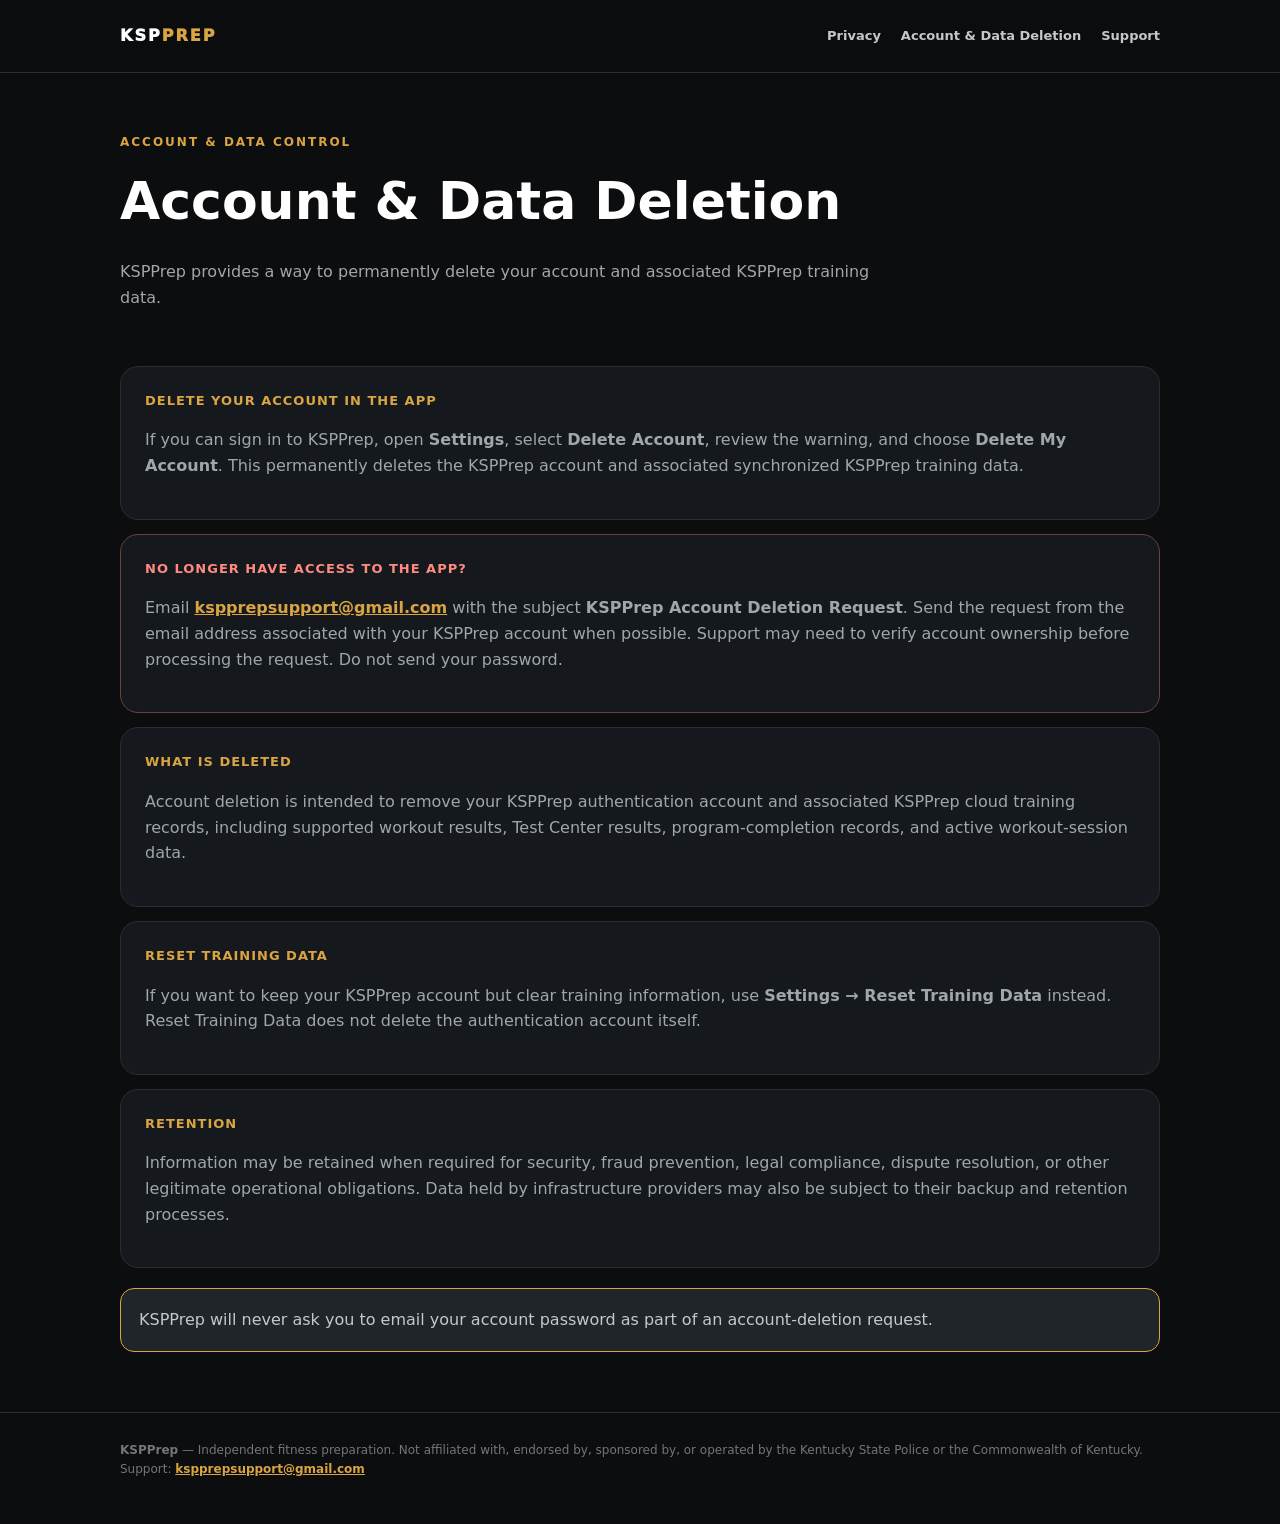
==== delete-account.html @ e1a18193 "Add files via upload" ====
<!doctype html><html lang="en"><head><meta charset="utf-8"><meta name="viewport" content="width=device-width,initial-scale=1"><title>Account & Data Deletion | KSPPrep</title><link rel="stylesheet" href="styles.css"></head><body><nav class="nav"><div class="wrap navin"><a class="brand" href="index.html">KSP<span>PREP</span></a><div class="links"><a href="privacy.html">Privacy</a><a href="delete-account.html">Account & Data Deletion</a><a href="support.html">Support</a></div></div></nav>
<main class="wrap"><header class="pagehead"><div class="eyebrow">ACCOUNT & DATA CONTROL</div><h1>Account & Data Deletion</h1><p>KSPPrep provides a way to permanently delete your account and associated KSPPrep training data.</p></header>
<section class="section"><h2>DELETE YOUR ACCOUNT IN THE APP</h2><p>If you can sign in to KSPPrep, open <strong>Settings</strong>, select <strong>Delete Account</strong>, review the warning, and choose <strong>Delete My Account</strong>. This permanently deletes the KSPPrep account and associated synchronized KSPPrep training data.</p></section>
<section class="section danger"><h2>NO LONGER HAVE ACCESS TO THE APP?</h2><p>Email <a class="mail" href="mailto:kspprepsupport@gmail.com?subject=KSPPrep%20Account%20Deletion%20Request">kspprepsupport@gmail.com</a> with the subject <strong>KSPPrep Account Deletion Request</strong>. Send the request from the email address associated with your KSPPrep account when possible. Support may need to verify account ownership before processing the request. Do not send your password.</p></section>
<section class="section"><h2>WHAT IS DELETED</h2><p>Account deletion is intended to remove your KSPPrep authentication account and associated KSPPrep cloud training records, including supported workout results, Test Center results, program-completion records, and active workout-session data.</p></section>
<section class="section"><h2>RESET TRAINING DATA</h2><p>If you want to keep your KSPPrep account but clear training information, use <strong>Settings → Reset Training Data</strong> instead. Reset Training Data does not delete the authentication account itself.</p></section>
<section class="section"><h2>RETENTION</h2><p>Information may be retained when required for security, fraud prevention, legal compliance, dispute resolution, or other legitimate operational obligations. Data held by infrastructure providers may also be subject to their backup and retention processes.</p></section>
<div class="notice">KSPPrep will never ask you to email your account password as part of an account-deletion request.</div>
</main><footer><div class="wrap"><strong>KSPPrep</strong> — Independent fitness preparation. Not affiliated with, endorsed by, sponsored by, or operated by the Kentucky State Police or the Commonwealth of Kentucky.<br>Support: <a class="mail" href="mailto:kspprepsupport@gmail.com">kspprepsupport@gmail.com</a></div></footer></body></html>
---- styles.css ----
:root{--bg:#0B0D0F;--card:#15191D;--card2:#20252A;--gold:#D9A441;--text:#fff;--muted:#A0A6AB;--line:#292E33;--danger:#FF8A80}
*{box-sizing:border-box}html{scroll-behavior:smooth}body{margin:0;background:var(--bg);color:var(--text);font-family:Inter,system-ui,-apple-system,Segoe UI,Roboto,Arial,sans-serif;line-height:1.6}
a{color:inherit}.wrap{width:min(1040px,calc(100% - 40px));margin:auto}.nav{position:sticky;top:0;z-index:10;background:rgba(11,13,15,.94);border-bottom:1px solid var(--line);backdrop-filter:blur(12px)}
.navin{min-height:72px;display:flex;align-items:center;justify-content:space-between;gap:20px}.brand{font-weight:950;letter-spacing:2px;text-decoration:none}.brand span{color:var(--gold)}
.links{display:flex;gap:20px;flex-wrap:wrap}.links a{color:#c5c8cb;text-decoration:none;font-size:13px;font-weight:800}.links a:hover{color:var(--gold)}
.hero{padding:90px 0 60px}.eyebrow{color:var(--gold);font-size:12px;font-weight:900;letter-spacing:2px}.hero h1{font-size:clamp(42px,7vw,76px);line-height:1.02;margin:10px 0 18px;letter-spacing:-2px}.hero p{max-width:700px;color:var(--muted);font-size:18px}
.badge{display:inline-block;border:1px solid var(--gold);color:var(--gold);border-radius:999px;padding:6px 12px;font-size:11px;font-weight:900;letter-spacing:1px}
.grid{display:grid;grid-template-columns:repeat(3,1fr);gap:16px;margin:30px 0 70px}.card,.section{background:var(--card);border:1px solid var(--line);border-radius:18px;padding:24px}.card h2,.section h2{margin:0 0 8px;font-size:20px}.card p,.section p,.section li{color:var(--muted)}
.button{display:inline-block;margin-top:12px;padding:12px 16px;border-radius:10px;background:var(--gold);color:var(--bg);font-weight:900;text-decoration:none;font-size:13px}
.pagehead{padding:60px 0 25px}.pagehead h1{font-size:clamp(34px,5vw,52px);margin:8px 0}.pagehead p{color:var(--muted);max-width:760px}
.section{margin:14px 0}.section h2{color:var(--gold);font-size:13px;letter-spacing:1px}.danger{border-color:#743c3c}.danger h2{color:var(--danger)}
.notice{background:var(--card2);border:1px solid var(--gold);border-radius:14px;padding:18px;margin:20px 0;color:#c5c8cb}
footer{border-top:1px solid var(--line);margin-top:60px;padding:28px 0 45px;color:#70777d;font-size:12px}.mail{color:var(--gold);font-weight:800}
@media(max-width:760px){.grid{grid-template-columns:1fr}.navin{align-items:flex-start;flex-direction:column;padding:16px 0}.hero{padding-top:55px}.links{gap:13px}}
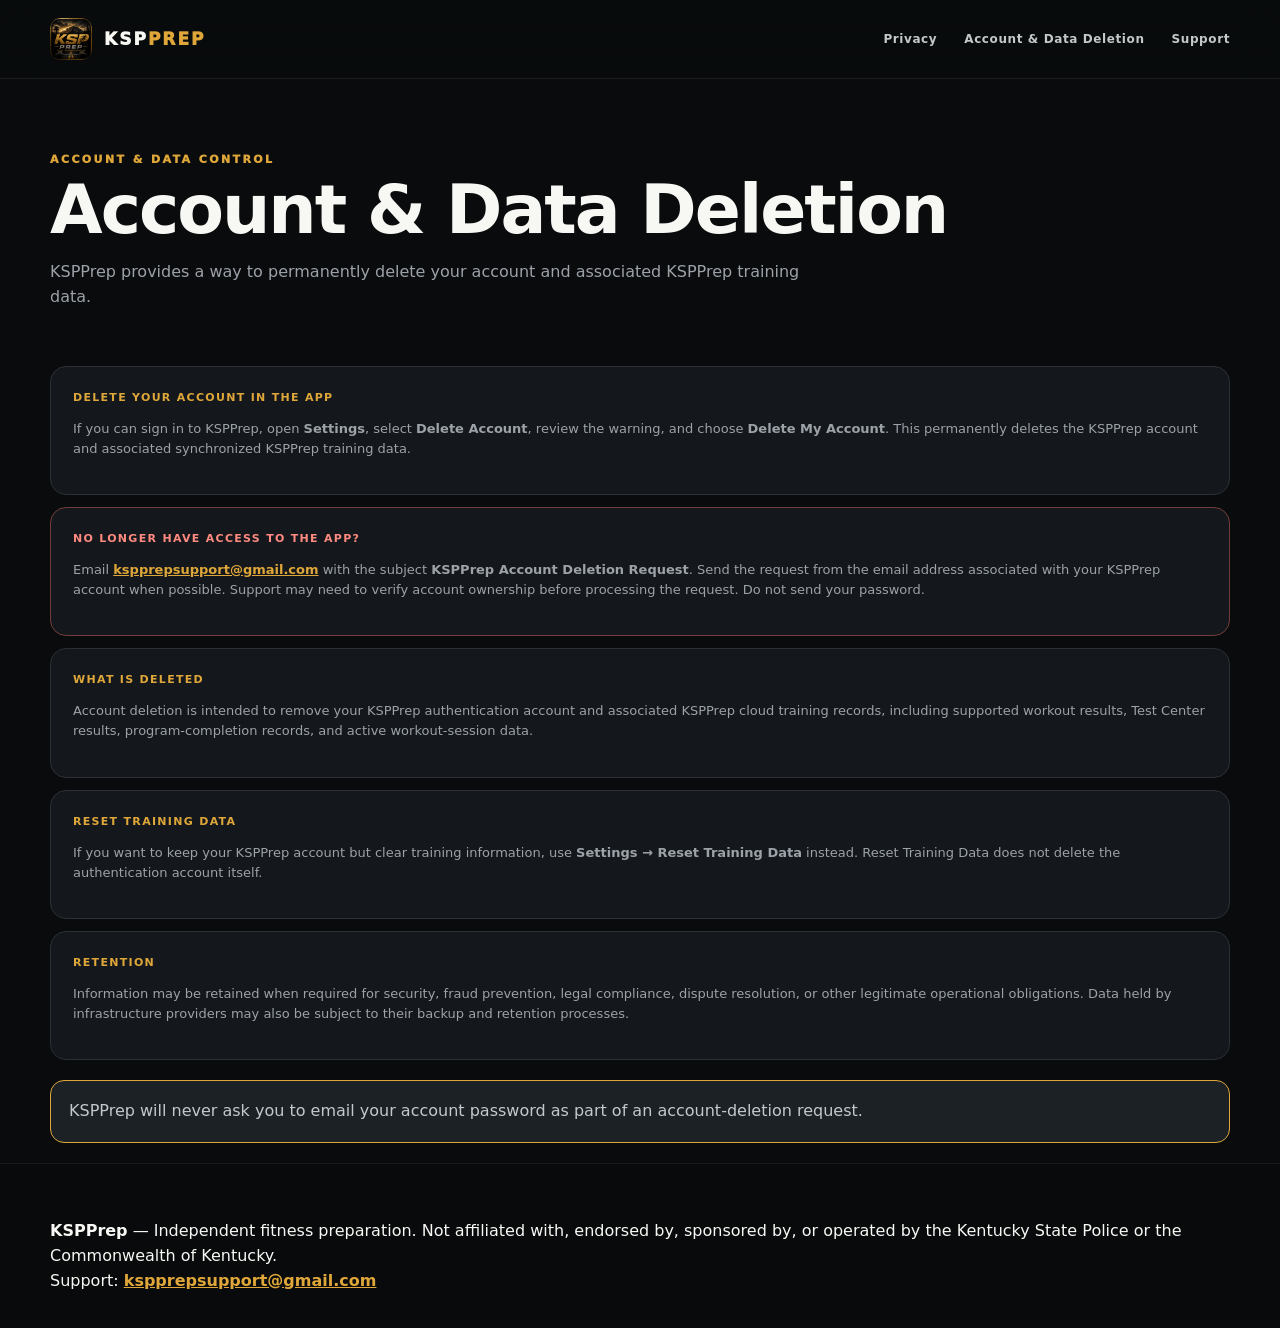
==== commit efd7ff9f: "Add files via upload" ====
--- a/delete-account.html
+++ b/delete-account.html
@@ -1,4 +1,4 @@
-<!doctype html><html lang="en"><head><meta charset="utf-8"><meta name="viewport" content="width=device-width,initial-scale=1"><title>Account & Data Deletion | KSPPrep</title><link rel="stylesheet" href="styles.css"></head><body><nav class="nav"><div class="wrap navin"><a class="brand" href="index.html">KSP<span>PREP</span></a><div class="links"><a href="privacy.html">Privacy</a><a href="delete-account.html">Account & Data Deletion</a><a href="support.html">Support</a></div></div></nav>
+<!doctype html><html lang="en"><head><meta charset="utf-8"><meta name="viewport" content="width=device-width,initial-scale=1"><title>Account & Data Deletion | KSPPrep</title><link rel="icon" href="assets/icon.png"><link rel="stylesheet" href="styles.css"></head><body><nav class="nav"><div class="wrap navin"><a class="brand" href="index.html"><img src="assets/icon.png" alt="KSPPrep"><span>KSP<span class="gold">PREP</span></span></a><div class="links"><a href="privacy.html">Privacy</a><a href="delete-account.html">Account & Data Deletion</a><a href="support.html">Support</a></div></div></nav>
 <main class="wrap"><header class="pagehead"><div class="eyebrow">ACCOUNT & DATA CONTROL</div><h1>Account & Data Deletion</h1><p>KSPPrep provides a way to permanently delete your account and associated KSPPrep training data.</p></header>
 <section class="section"><h2>DELETE YOUR ACCOUNT IN THE APP</h2><p>If you can sign in to KSPPrep, open <strong>Settings</strong>, select <strong>Delete Account</strong>, review the warning, and choose <strong>Delete My Account</strong>. This permanently deletes the KSPPrep account and associated synchronized KSPPrep training data.</p></section>
 <section class="section danger"><h2>NO LONGER HAVE ACCESS TO THE APP?</h2><p>Email <a class="mail" href="mailto:kspprepsupport@gmail.com?subject=KSPPrep%20Account%20Deletion%20Request">kspprepsupport@gmail.com</a> with the subject <strong>KSPPrep Account Deletion Request</strong>. Send the request from the email address associated with your KSPPrep account when possible. Support may need to verify account ownership before processing the request. Do not send your password.</p></section>
--- a/styles.css
+++ b/styles.css
@@ -1,14 +1,16 @@
-:root{--bg:#0B0D0F;--card:#15191D;--card2:#20252A;--gold:#D9A441;--text:#fff;--muted:#A0A6AB;--line:#292E33;--danger:#FF8A80}
-*{box-sizing:border-box}html{scroll-behavior:smooth}body{margin:0;background:var(--bg);color:var(--text);font-family:Inter,system-ui,-apple-system,Segoe UI,Roboto,Arial,sans-serif;line-height:1.6}
-a{color:inherit}.wrap{width:min(1040px,calc(100% - 40px));margin:auto}.nav{position:sticky;top:0;z-index:10;background:rgba(11,13,15,.94);border-bottom:1px solid var(--line);backdrop-filter:blur(12px)}
-.navin{min-height:72px;display:flex;align-items:center;justify-content:space-between;gap:20px}.brand{font-weight:950;letter-spacing:2px;text-decoration:none}.brand span{color:var(--gold)}
-.links{display:flex;gap:20px;flex-wrap:wrap}.links a{color:#c5c8cb;text-decoration:none;font-size:13px;font-weight:800}.links a:hover{color:var(--gold)}
-.hero{padding:90px 0 60px}.eyebrow{color:var(--gold);font-size:12px;font-weight:900;letter-spacing:2px}.hero h1{font-size:clamp(42px,7vw,76px);line-height:1.02;margin:10px 0 18px;letter-spacing:-2px}.hero p{max-width:700px;color:var(--muted);font-size:18px}
-.badge{display:inline-block;border:1px solid var(--gold);color:var(--gold);border-radius:999px;padding:6px 12px;font-size:11px;font-weight:900;letter-spacing:1px}
-.grid{display:grid;grid-template-columns:repeat(3,1fr);gap:16px;margin:30px 0 70px}.card,.section{background:var(--card);border:1px solid var(--line);border-radius:18px;padding:24px}.card h2,.section h2{margin:0 0 8px;font-size:20px}.card p,.section p,.section li{color:var(--muted)}
-.button{display:inline-block;margin-top:12px;padding:12px 16px;border-radius:10px;background:var(--gold);color:var(--bg);font-weight:900;text-decoration:none;font-size:13px}
-.pagehead{padding:60px 0 25px}.pagehead h1{font-size:clamp(34px,5vw,52px);margin:8px 0}.pagehead p{color:var(--muted);max-width:760px}
-.section{margin:14px 0}.section h2{color:var(--gold);font-size:13px;letter-spacing:1px}.danger{border-color:#743c3c}.danger h2{color:var(--danger)}
-.notice{background:var(--card2);border:1px solid var(--gold);border-radius:14px;padding:18px;margin:20px 0;color:#c5c8cb}
-footer{border-top:1px solid var(--line);margin-top:60px;padding:28px 0 45px;color:#70777d;font-size:12px}.mail{color:var(--gold);font-weight:800}
-@media(max-width:760px){.grid{grid-template-columns:1fr}.navin{align-items:flex-start;flex-direction:column;padding:16px 0}.hero{padding-top:55px}.links{gap:13px}}+:root{--bg:#090b0d;--bg2:#0e1114;--panel:#14181c;--panel2:#1c2126;--gold:#dfa73a;--gold2:#f3c65e;--text:#f7f7f4;--muted:#9ca2a8;--line:#2a3036;--danger:#ff8a80;--max:1180px}
+*{box-sizing:border-box}html{scroll-behavior:smooth}body{margin:0;background:var(--bg);color:var(--text);font-family:Inter,ui-sans-serif,system-ui,-apple-system,"Segoe UI",Roboto,Arial,sans-serif;line-height:1.55;overflow-x:hidden}a{color:inherit}.wrap{width:min(var(--max),calc(100% - 42px));margin:auto}.nav{position:sticky;top:0;z-index:50;background:rgba(9,11,13,.82);backdrop-filter:blur(18px);border-bottom:1px solid rgba(255,255,255,.07)}.navin{min-height:78px;display:flex;align-items:center;justify-content:space-between;gap:24px}.brand{display:flex;align-items:center;gap:12px;text-decoration:none;font-weight:950;letter-spacing:2px;font-size:17px}.brand img{width:42px;height:42px;border-radius:11px}.gold,.eyebrow,.feature-card>span{color:var(--gold)}.links{display:flex;gap:27px;align-items:center}.links a{text-decoration:none;color:#c5c8ca;font-size:12px;font-weight:850;letter-spacing:.6px}.links a:hover{color:var(--gold)}
+.hero{position:relative;min-height:810px;display:flex;align-items:center;padding:75px 0 95px;isolation:isolate}.hero:before{content:"";position:absolute;inset:0;background:radial-gradient(circle at 77% 44%,rgba(223,167,58,.12),transparent 28%),linear-gradient(125deg,rgba(223,167,58,.04),transparent 38%);z-index:-2}.hero:after{content:"";position:absolute;inset:0;background-image:linear-gradient(rgba(255,255,255,.018) 1px,transparent 1px),linear-gradient(90deg,rgba(255,255,255,.018) 1px,transparent 1px);background-size:64px 64px;mask-image:linear-gradient(to bottom,black,transparent 85%);z-index:-2}.hero-grid{display:grid;grid-template-columns:1.03fr .97fr;gap:70px;align-items:center}.status{display:inline-flex;align-items:center;gap:10px;border:1px solid var(--line);border-radius:999px;padding:8px 13px;color:#b8bdc1;font-size:11px;font-weight:800;letter-spacing:.5px;margin-bottom:28px;background:rgba(20,24,28,.7)}.status span{width:7px;height:7px;border-radius:50%;background:var(--gold);box-shadow:0 0 16px var(--gold)}.eyebrow{font-size:11px;font-weight:950;letter-spacing:2.4px}.hero h1{font-size:clamp(58px,7.2vw,102px);line-height:.92;letter-spacing:-4px;margin:12px 0 26px}.hero h1 em{font-style:normal;color:var(--gold)}.lead{color:#aeb3b7;font-size:19px;max-width:650px}.hero-actions{display:flex;gap:12px;margin:33px 0}.button{display:inline-flex;align-items:center;justify-content:center;min-height:50px;padding:0 20px;border-radius:10px;text-decoration:none;font-size:12px;font-weight:950;letter-spacing:.5px}.primary{background:var(--gold);color:#090b0d}.ghost{border:1px solid #394047;color:#d9dbdc}.hero-notes{display:flex;gap:32px;margin-top:34px}.hero-notes div{display:flex;flex-direction:column}.hero-notes strong{font-size:26px}.hero-notes span{font-size:10px;color:#777f85;text-transform:uppercase;letter-spacing:1.2px}.hero-visual{position:relative;min-height:610px;display:flex;align-items:center;justify-content:center}.hero-icon{position:relative;width:min(510px,90%);border-radius:27%;filter:drop-shadow(0 35px 70px rgba(0,0,0,.65));z-index:2}.icon-halo{position:absolute;width:470px;height:470px;border-radius:50%;background:radial-gradient(circle,rgba(223,167,58,.25),rgba(223,167,58,.03) 47%,transparent 68%);filter:blur(15px)}.floating-card{position:absolute;z-index:3;background:rgba(20,24,28,.94);border:1px solid #353b41;border-radius:14px;padding:15px 17px;box-shadow:0 18px 40px rgba(0,0,0,.42);display:flex;flex-direction:column;min-width:190px}.floating-card b{font-size:11px;color:var(--gold);letter-spacing:1px}.floating-card span{font-size:10px;color:#8f969b;margin-top:5px}.fc-one{right:-10px;top:88px}.fc-two{left:-15px;bottom:95px}
+.statement{border-top:1px solid rgba(255,255,255,.06);border-bottom:1px solid rgba(255,255,255,.06);background:#0c0f12}.statement-in{padding:68px 0;display:grid;grid-template-columns:60px 1fr 1fr;gap:35px;align-items:center}.section-number{font-size:11px;color:#5f676d}.statement h2,.section-head h2,.copy-col h2,.standards h2,.roadmap h2,.cta h2{font-size:clamp(38px,4.8vw,64px);line-height:1.02;letter-spacing:-2px;margin:9px 0 0}.statement p,.section-head>p,.copy-col p,.standards-copy>p,.roadmap p,.cta p{color:var(--muted);font-size:16px}
+.feature-section{padding:105px 0}.section-head{display:grid;grid-template-columns:1.3fr .7fr;gap:70px;align-items:end;margin-bottom:48px}.section-head>p{margin:0 0 7px}.feature-grid{display:grid;grid-template-columns:repeat(3,1fr);gap:14px}.feature-card{position:relative;background:linear-gradient(160deg,#161a1e,#101316);border:1px solid var(--line);border-radius:18px;padding:28px;min-height:230px;overflow:hidden}.feature-card:after{content:"";position:absolute;width:110px;height:110px;border:1px solid rgba(223,167,58,.1);border-radius:50%;right:-45px;bottom:-45px}.feature-card>span{font-size:10px;font-weight:900;letter-spacing:1px}.feature-card h3{font-size:21px;margin:38px 0 8px}.feature-card p{color:#8e959a;font-size:13px;margin:0}
+.showcase{padding:115px 0;border-top:1px solid rgba(255,255,255,.05)}.dark-band{background:#0c0f12}.showcase-grid{display:grid;grid-template-columns:.86fr 1.14fr;gap:95px;align-items:center}.showcase-grid.reverse{grid-template-columns:1.14fr .86fr}.copy-col h2{margin-bottom:20px}.copy-col p{max-width:530px}.ticks{list-style:none;padding:0;margin:30px 0 0}.ticks li{padding:11px 0;border-bottom:1px solid #242a2f;color:#c8cbcd;font-size:13px}.ticks li:before{content:"✓";color:var(--gold);margin-right:12px;font-weight:900}.phones{position:relative;min-height:720px;display:flex;align-items:center;justify-content:center;gap:18px}.phone{width:284px;padding:7px;border-radius:28px;background:#050607;border:1px solid #343a40;box-shadow:0 28px 80px rgba(0,0,0,.5);overflow:hidden;margin:0}.phone img{display:block;width:100%;border-radius:22px}.tilt-left{transform:rotate(-3deg)}.tilt-right{transform:rotate(3deg)}.raised{margin-top:-70px}.phase-row{display:grid;grid-template-columns:repeat(3,1fr);gap:8px;margin:30px 0 18px}.phase-row div{border:1px solid var(--line);background:#111519;border-radius:12px;padding:15px 10px;display:flex;flex-direction:column}.phase-row b{color:var(--gold);font-size:11px}.phase-row span{font-size:9px;color:#9da3a8;letter-spacing:1px;margin-top:4px}.small-note{font-size:12px!important;color:#727a80!important}.metric-cards{display:grid;grid-template-columns:1fr 1fr;gap:8px;margin-top:30px}.metric-cards div{padding:16px;background:#12161a;border:1px solid var(--line);border-radius:11px}.metric-cards span{display:block;font-size:8px;color:var(--gold);letter-spacing:1px}.metric-cards strong{font-size:12px}
+.standards{padding:120px 0;background:linear-gradient(180deg,#0b0d0f,#101317)}.standards-grid{display:grid;grid-template-columns:1fr .7fr;gap:95px;align-items:center}.standards h2 span{color:var(--gold)}.disclaimer{border:1px solid rgba(223,167,58,.45);background:#151a1e;border-radius:16px;padding:22px;margin-top:32px}.disclaimer b{font-size:10px;color:var(--gold);letter-spacing:1.5px}.disclaimer p{font-size:12px;color:#8f969b;margin:8px 0 0}.single-phone{display:flex;justify-content:center}.single-phone .phone{width:320px}
+.roadmap{padding:120px 0}.roadmap-card{position:relative;padding:48px;background:linear-gradient(135deg,#171b1f,#0e1114);border:1px solid #383f45;border-radius:24px;overflow:hidden}.roadmap-card:before{content:"";position:absolute;inset:auto -10% -55% 35%;height:500px;background:radial-gradient(circle,rgba(223,167,58,.16),transparent 60%)}.roadmap-label{display:inline-block;border:1px solid var(--gold);color:var(--gold);border-radius:999px;padding:6px 11px;font-size:9px;font-weight:950;letter-spacing:1.2px;margin-bottom:35px}.roadmap-grid{display:grid;grid-template-columns:1fr .72fr;gap:80px;align-items:center}.gps-demo{position:relative;background:#090b0d;border:1px solid #343a3f;border-radius:18px;padding:28px;box-shadow:0 25px 60px rgba(0,0,0,.35)}.gps-top{display:flex;justify-content:space-between;font-size:9px;color:#747c82;letter-spacing:1px}.gps-top b{color:#8dd39a}.gps-demo>strong{display:block;font-size:56px;margin:24px 0}.gps-demo small{font-size:18px;color:#777f85}.gps-stats{display:grid;grid-template-columns:1fr 1fr;gap:20px}.gps-stats span{display:block;font-size:8px;color:#687177}.gps-stats b{font-size:15px}.gps-line{height:4px;background:#2a3035;border-radius:4px;margin-top:28px}.gps-line i{display:block;width:63%;height:100%;background:var(--gold);border-radius:4px}.roadmap-features{display:flex;flex-wrap:wrap;gap:8px;margin-top:38px}.roadmap-features span{font-size:10px;border:1px solid #343a3f;color:#a7adb1;border-radius:999px;padding:7px 10px;background:#111519}
+.trust{padding:110px 0;border-top:1px solid rgba(255,255,255,.06)}.trust-grid{display:grid;grid-template-columns:repeat(3,1fr);gap:12px}.trust-grid a{display:flex;flex-direction:column;min-height:180px;padding:24px;background:#12161a;border:1px solid var(--line);border-radius:16px;text-decoration:none;transition:.2s}.trust-grid a:hover{transform:translateY(-4px);border-color:#63502a}.trust-grid span{font-size:9px;color:var(--gold)}.trust-grid b{font-size:17px;margin:auto 0 5px}.trust-grid small{color:#7d858b}.cta{padding:45px 0 100px}.cta-in{display:grid;grid-template-columns:120px 1fr auto;gap:35px;align-items:center;padding:35px;background:linear-gradient(110deg,#161a1e,#0f1215);border:1px solid rgba(223,167,58,.38);border-radius:20px}.cta-in img{width:105px;border-radius:24px}.cta-in h2{font-size:38px}.cta-in p{font-size:13px;margin-bottom:0}.coming{font-size:10px;color:#8f969b;text-align:right;letter-spacing:1.2px}.coming b{font-size:17px;color:var(--gold)}
+footer{border-top:1px solid rgba(255,255,255,.07);padding:55px 0 35px;background:#080a0b}.footer-grid{display:grid;grid-template-columns:1.4fr .7fr .9fr;gap:40px}.footer-brand{margin-bottom:15px}.footer-grid p,.footer-grid a{font-size:11px;color:#747c82}.footer-grid>div:not(:first-child){display:flex;flex-direction:column;gap:7px}.footer-grid b{font-size:9px;color:#b3b7ba;letter-spacing:1.4px;margin-bottom:6px}.footer-grid a{text-decoration:none}.footer-grid a:hover{color:var(--gold)}.fineprint{border-top:1px solid #1c2125;margin-top:35px;padding-top:22px;color:#596168;font-size:9px;line-height:1.6}
+.reveal{opacity:0;transform:translateY(24px);transition:opacity .7s ease,transform .7s ease}.reveal.visible{opacity:1;transform:none}
+/* Legal/support pages */
+.pagehead{padding:72px 0 28px}.pagehead h1{font-size:clamp(42px,6vw,68px);line-height:1;margin:8px 0 12px;letter-spacing:-2px}.pagehead p{color:var(--muted);max-width:760px}.section{background:var(--panel);border:1px solid var(--line);border-radius:16px;padding:22px;margin:12px 0}.section h2{color:var(--gold);font-size:11px;letter-spacing:1.3px;margin:0 0 8px}.section p,.section li{color:var(--muted);font-size:13px}.section a,.mail{color:var(--gold);font-weight:800}.notice{background:var(--panel2);border:1px solid var(--gold);border-radius:14px;padding:18px;margin:20px 0;color:#c5c8cb}.danger{border-color:#743c3c}.danger h2{color:var(--danger)}
+@media(max-width:980px){.links{display:none}.hero{min-height:auto}.hero-grid,.section-head,.showcase-grid,.showcase-grid.reverse,.standards-grid,.roadmap-grid{grid-template-columns:1fr}.hero-grid{gap:25px}.hero-copy{text-align:center}.hero .eyebrow,.hero .lead{margin-left:auto;margin-right:auto}.status{margin-left:auto;margin-right:auto}.hero-actions,.hero-notes{justify-content:center}.hero-visual{min-height:500px}.hero-icon{width:430px}.fc-one{right:3%}.fc-two{left:3%}.statement-in{grid-template-columns:40px 1fr}.statement-in>p{grid-column:2}.feature-grid{grid-template-columns:1fr 1fr}.showcase-grid{gap:35px}.copy-col{text-align:center}.copy-col p{margin-left:auto;margin-right:auto}.ticks{text-align:left}.phones{min-height:660px}.standards-copy{text-align:center}.disclaimer{text-align:left}.roadmap-grid{gap:35px}.cta-in{grid-template-columns:90px 1fr}.coming{grid-column:2;text-align:left}}
+@media(max-width:640px){.wrap{width:min(100% - 28px,var(--max))}.navin{min-height:66px}.brand img{width:36px;height:36px}.hero{padding:55px 0 70px}.hero h1{font-size:58px;letter-spacing:-3px}.lead{font-size:16px}.hero-actions{flex-direction:column}.hero-notes{gap:19px}.hero-visual{min-height:440px}.hero-icon{width:315px}.floating-card{min-width:150px;padding:11px}.fc-one{top:50px;right:-3px}.fc-two{bottom:50px;left:-3px}.statement-in{padding:50px 0;grid-template-columns:1fr;gap:15px}.statement-in>p{grid-column:auto}.section-number{display:none}.feature-section,.showcase,.standards,.roadmap,.trust{padding:80px 0}.section-head{gap:18px}.feature-grid,.trust-grid{grid-template-columns:1fr}.feature-card{min-height:190px}.phones{min-height:520px;gap:7px}.phone{width:48%;border-radius:17px;padding:4px}.phone img{border-radius:14px}.raised{margin-top:-30px}.copy-col h2,.standards h2,.roadmap h2,.section-head h2{font-size:42px}.phase-row{grid-template-columns:1fr}.single-phone .phone{width:min(290px,85%)}.roadmap-card{padding:28px 20px}.gps-demo>strong{font-size:44px}.cta-in{grid-template-columns:70px 1fr;gap:18px;padding:22px}.cta-in img{width:70px}.cta-in h2{font-size:30px}.footer-grid{grid-template-columns:1fr 1fr}.footer-grid>div:first-child{grid-column:1/-1}}
+@media(prefers-reduced-motion:reduce){html{scroll-behavior:auto}.reveal{opacity:1;transform:none;transition:none}}
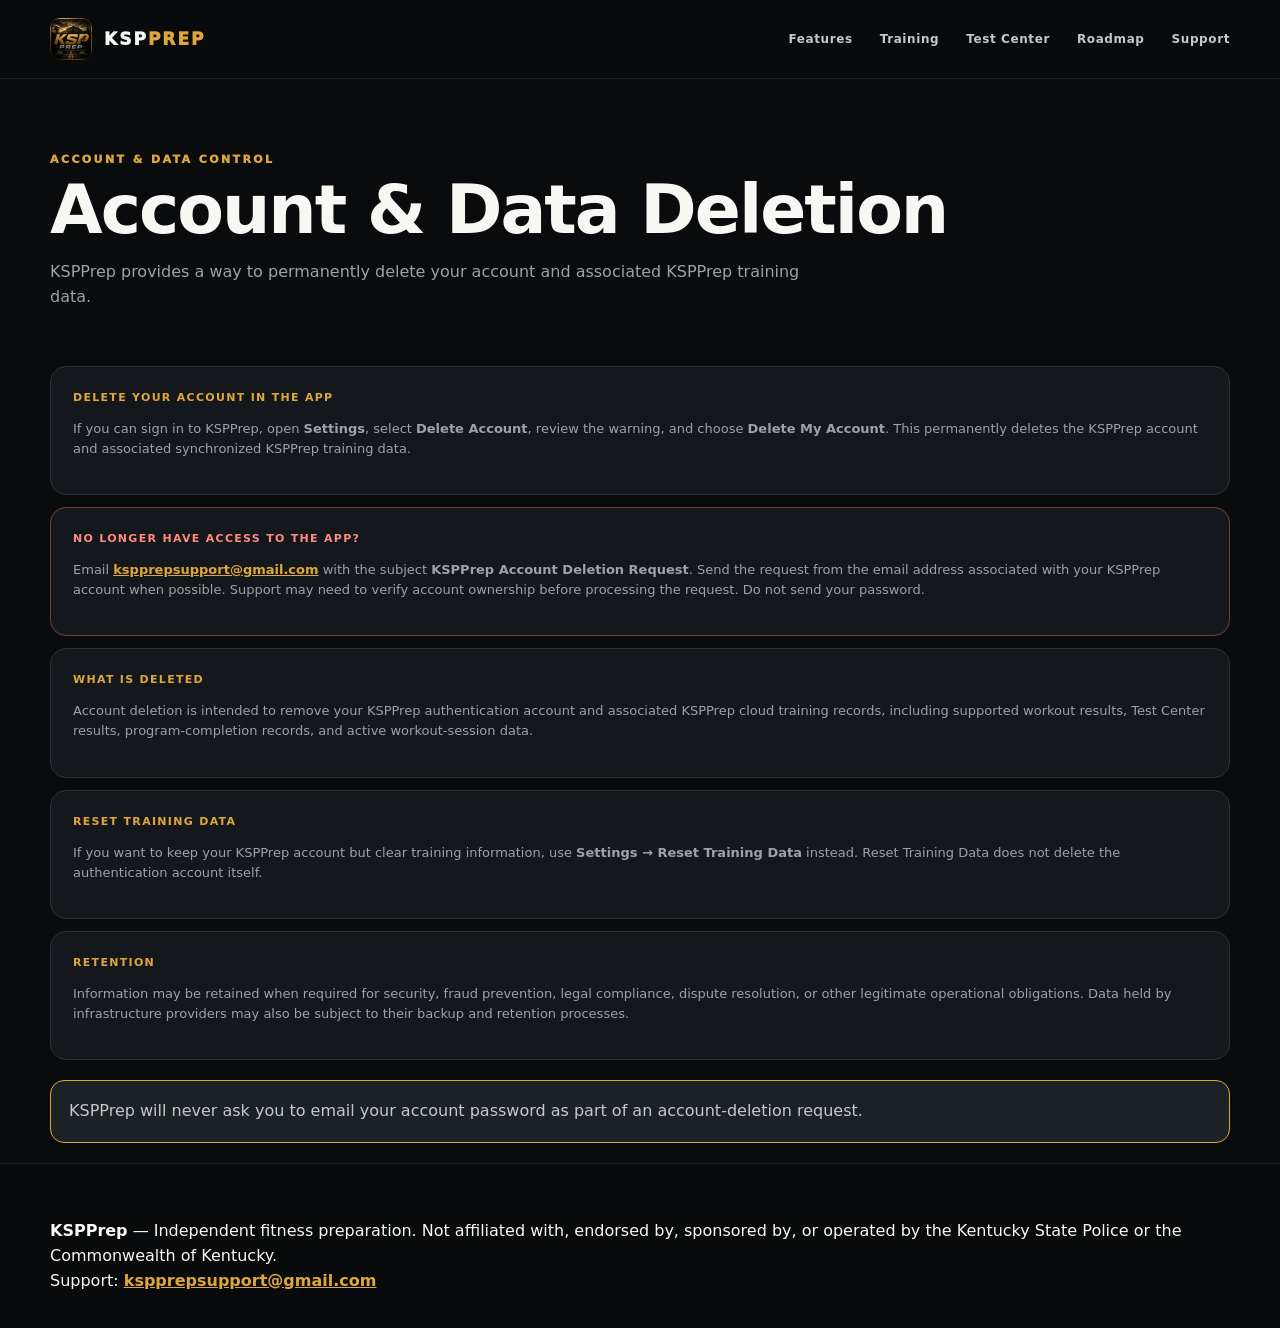
==== commit 95f2e3d7: "Add files via upload" ====
--- a/delete-account.html
+++ b/delete-account.html
@@ -1,4 +1,18 @@
-<!doctype html><html lang="en"><head><meta charset="utf-8"><meta name="viewport" content="width=device-width,initial-scale=1"><title>Account & Data Deletion | KSPPrep</title><link rel="icon" href="assets/icon.png"><link rel="stylesheet" href="styles.css"></head><body><nav class="nav"><div class="wrap navin"><a class="brand" href="index.html"><img src="assets/icon.png" alt="KSPPrep"><span>KSP<span class="gold">PREP</span></span></a><div class="links"><a href="privacy.html">Privacy</a><a href="delete-account.html">Account & Data Deletion</a><a href="support.html">Support</a></div></div></nav>
+<!doctype html><html lang="en"><head><meta charset="utf-8"><meta name="viewport" content="width=device-width,initial-scale=1"><title>Account & Data Deletion | KSPPrep</title><link rel="icon" href="assets/icon.webp"><link rel="stylesheet" href="styles.css"></head><body><header class="nav">
+  <div class="wrap navin">
+    <a class="brand" href="index.html" aria-label="KSPPrep home">
+      <img loading="eager" decoding="async" src="assets/icon.webp" alt="KSPPrep icon">
+      <span>KSP<span class="gold">PREP</span></span>
+    </a>
+    <nav class="links" aria-label="Primary navigation">
+      <a href="index.html#features">Features</a>
+      <a href="training.html">Training</a>
+      <a href="test-center.html">Test Center</a>
+      <a href="roadmap.html">Roadmap</a>
+      <a href="support.html">Support</a>
+    </nav>
+  </div>
+</header>
 <main class="wrap"><header class="pagehead"><div class="eyebrow">ACCOUNT & DATA CONTROL</div><h1>Account & Data Deletion</h1><p>KSPPrep provides a way to permanently delete your account and associated KSPPrep training data.</p></header>
 <section class="section"><h2>DELETE YOUR ACCOUNT IN THE APP</h2><p>If you can sign in to KSPPrep, open <strong>Settings</strong>, select <strong>Delete Account</strong>, review the warning, and choose <strong>Delete My Account</strong>. This permanently deletes the KSPPrep account and associated synchronized KSPPrep training data.</p></section>
 <section class="section danger"><h2>NO LONGER HAVE ACCESS TO THE APP?</h2><p>Email <a class="mail" href="mailto:kspprepsupport@gmail.com?subject=KSPPrep%20Account%20Deletion%20Request">kspprepsupport@gmail.com</a> with the subject <strong>KSPPrep Account Deletion Request</strong>. Send the request from the email address associated with your KSPPrep account when possible. Support may need to verify account ownership before processing the request. Do not send your password.</p></section>
--- a/styles.css
+++ b/styles.css
@@ -14,3 +14,53 @@
 @media(max-width:980px){.links{display:none}.hero{min-height:auto}.hero-grid,.section-head,.showcase-grid,.showcase-grid.reverse,.standards-grid,.roadmap-grid{grid-template-columns:1fr}.hero-grid{gap:25px}.hero-copy{text-align:center}.hero .eyebrow,.hero .lead{margin-left:auto;margin-right:auto}.status{margin-left:auto;margin-right:auto}.hero-actions,.hero-notes{justify-content:center}.hero-visual{min-height:500px}.hero-icon{width:430px}.fc-one{right:3%}.fc-two{left:3%}.statement-in{grid-template-columns:40px 1fr}.statement-in>p{grid-column:2}.feature-grid{grid-template-columns:1fr 1fr}.showcase-grid{gap:35px}.copy-col{text-align:center}.copy-col p{margin-left:auto;margin-right:auto}.ticks{text-align:left}.phones{min-height:660px}.standards-copy{text-align:center}.disclaimer{text-align:left}.roadmap-grid{gap:35px}.cta-in{grid-template-columns:90px 1fr}.coming{grid-column:2;text-align:left}}
 @media(max-width:640px){.wrap{width:min(100% - 28px,var(--max))}.navin{min-height:66px}.brand img{width:36px;height:36px}.hero{padding:55px 0 70px}.hero h1{font-size:58px;letter-spacing:-3px}.lead{font-size:16px}.hero-actions{flex-direction:column}.hero-notes{gap:19px}.hero-visual{min-height:440px}.hero-icon{width:315px}.floating-card{min-width:150px;padding:11px}.fc-one{top:50px;right:-3px}.fc-two{bottom:50px;left:-3px}.statement-in{padding:50px 0;grid-template-columns:1fr;gap:15px}.statement-in>p{grid-column:auto}.section-number{display:none}.feature-section,.showcase,.standards,.roadmap,.trust{padding:80px 0}.section-head{gap:18px}.feature-grid,.trust-grid{grid-template-columns:1fr}.feature-card{min-height:190px}.phones{min-height:520px;gap:7px}.phone{width:48%;border-radius:17px;padding:4px}.phone img{border-radius:14px}.raised{margin-top:-30px}.copy-col h2,.standards h2,.roadmap h2,.section-head h2{font-size:42px}.phase-row{grid-template-columns:1fr}.single-phone .phone{width:min(290px,85%)}.roadmap-card{padding:28px 20px}.gps-demo>strong{font-size:44px}.cta-in{grid-template-columns:70px 1fr;gap:18px;padding:22px}.cta-in img{width:70px}.cta-in h2{font-size:30px}.footer-grid{grid-template-columns:1fr 1fr}.footer-grid>div:first-child{grid-column:1/-1}}
 @media(prefers-reduced-motion:reduce){html{scroll-behavior:auto}.reveal{opacity:1;transform:none;transition:none}}
+
+/* Training page */
+.active-link{color:var(--gold)!important}.backlink{display:inline-block;margin-bottom:28px;color:#a2a8ad;text-decoration:none;font-size:10px;font-weight:900;letter-spacing:1.1px}.backlink:hover{color:var(--gold)}
+.training-hero{position:relative;padding:105px 0 115px;overflow:hidden;background:radial-gradient(circle at 78% 25%,rgba(223,167,58,.13),transparent 26%),linear-gradient(180deg,#090b0d,#0c0f12)}.training-hero:after{content:"";position:absolute;inset:0;background-image:linear-gradient(rgba(255,255,255,.018) 1px,transparent 1px),linear-gradient(90deg,rgba(255,255,255,.018) 1px,transparent 1px);background-size:64px 64px;pointer-events:none}.training-hero-grid{position:relative;z-index:1;display:grid;grid-template-columns:.9fr 1.1fr;gap:85px;align-items:center}.training-hero h1{font-size:clamp(54px,6.2vw,90px);line-height:.95;letter-spacing:-4px;margin:12px 0 26px}.training-hero h1 em{font-style:normal;color:var(--gold)}.training-stat-row{display:flex;gap:42px;margin-top:38px}.training-stat-row div{display:flex;flex-direction:column}.training-stat-row strong{font-size:30px}.training-stat-row span{font-size:9px;color:#737b81;letter-spacing:1.2px}.training-hero-phones{position:relative;min-height:680px;display:flex;align-items:center;justify-content:center}.training-hero-phones .phone{width:310px;position:absolute}.training-phone-one{left:8%;transform:rotate(-5deg);z-index:1}.training-phone-two{right:4%;top:35px;transform:rotate(4deg);z-index:2}.training-principle{padding:76px 0;border-top:1px solid rgba(255,255,255,.06);border-bottom:1px solid rgba(255,255,255,.06);background:#0d1013}.principle-grid{display:grid;grid-template-columns:.45fr 1.25fr 1fr;gap:45px;align-items:center}.principle-grid h2{font-size:clamp(38px,4vw,58px);line-height:1;letter-spacing:-2px;margin:0}.principle-grid p{margin:0;color:var(--muted)}.training-section{padding:110px 0}.training-heading{margin-bottom:55px}.training-flow-grid{display:grid;grid-template-columns:repeat(4,1fr);gap:12px}.training-step,.focus-card{background:linear-gradient(160deg,#161a1e,#101316);border:1px solid var(--line);border-radius:18px;padding:27px;min-height:230px}.training-step span,.focus-card>span{font-size:10px;color:var(--gold);font-weight:950;letter-spacing:1.4px}.training-step h3,.focus-card h3{font-size:21px;margin:38px 0 9px}.training-step p,.focus-card p{font-size:13px;color:#8e959a;margin:0}.training-split{display:grid;grid-template-columns:.9fr 1.1fr;gap:90px;align-items:center}.reverse-training{grid-template-columns:1.1fr .9fr}.training-split-copy h2,.training-player-head h2{font-size:clamp(42px,5vw,68px);line-height:1.02;letter-spacing:-2px;margin:9px 0 20px}.training-split-copy>p,.training-player-head p{color:var(--muted);font-size:16px}.training-shot-stack{display:flex;align-items:center;justify-content:center}.wide-phone{width:min(360px,90%)}.training-player-head{text-align:center;max-width:840px;margin:0 auto 65px}.training-player-head p{max-width:660px;margin:0 auto}.training-player-layout{display:grid;grid-template-columns:1.1fr .9fr;gap:75px;align-items:center}.training-player-phones{display:flex;justify-content:center;gap:18px}.training-player-phones .phone{width:285px}.phase-list{display:flex;flex-direction:column;gap:12px}.phase-list div{border:1px solid var(--line);background:#12161a;border-radius:16px;padding:23px}.phase-list span{display:block;color:var(--gold);font-weight:950;font-size:10px}.phase-list b{display:block;font-size:14px;letter-spacing:1px;margin:5px 0}.phase-list p{color:#858d93;font-size:12px;margin:0}.resume-card-demo{margin:28px 0;padding:20px;border-radius:14px;border:1px solid rgba(223,167,58,.5);background:#151a1e;display:flex;flex-direction:column}.resume-card-demo b{color:var(--gold);font-size:11px;letter-spacing:1.2px}.resume-card-demo span{color:#9ba1a6;font-size:12px;margin-top:5px}.focus-grid{display:grid;grid-template-columns:repeat(4,1fr);gap:12px}.training-standards-callout{padding:40px 0 100px}.standards-callout-inner{display:grid;grid-template-columns:1fr auto;gap:50px;align-items:center;padding:40px;background:linear-gradient(135deg,#171b1f,#0f1215);border:1px solid rgba(223,167,58,.42);border-radius:22px}.standards-callout-inner h2{font-size:clamp(38px,4vw,58px);line-height:1.02;letter-spacing:-2px;margin:9px 0}.standards-callout-inner h2 span{color:var(--gold)}.standards-callout-inner p{max-width:760px;color:var(--muted)}.training-disclaimer{padding:0 0 100px}.disclaimer-card{border:1px solid var(--line);background:#12161a;border-radius:16px;padding:25px}.disclaimer-card b{color:var(--gold);font-size:10px;letter-spacing:1.4px}.disclaimer-card p{color:#848c92;font-size:12px;margin:8px 0 0}
+@media(max-width:980px){.training-hero-grid,.principle-grid,.training-split,.reverse-training,.training-player-layout{grid-template-columns:1fr}.training-hero-copy{text-align:center}.backlink{margin-left:auto;margin-right:auto}.training-stat-row{justify-content:center}.training-hero-phones{min-height:620px}.principle-grid{text-align:center}.training-flow-grid,.focus-grid{grid-template-columns:1fr 1fr}.training-split-copy{text-align:center}.training-split-copy .ticks{text-align:left}.standards-callout-inner{grid-template-columns:1fr;text-align:center}.standards-callout-inner p{margin-left:auto;margin-right:auto}}
+@media(max-width:640px){.training-hero{padding:70px 0 80px}.training-hero h1{font-size:54px;letter-spacing:-3px}.training-stat-row{gap:22px}.training-stat-row strong{font-size:26px}.training-stat-row span{font-size:8px}.training-hero-phones{min-height:510px}.training-hero-phones .phone{width:49%}.training-phone-one{left:2%}.training-phone-two{right:2%;top:30px}.training-principle,.training-section{padding:75px 0}.training-flow-grid,.focus-grid{grid-template-columns:1fr}.training-player-phones{gap:7px}.training-player-phones .phone{width:49%}.phase-list{margin-top:15px}.standards-callout-inner{padding:28px 20px}.standards-callout-inner .button{width:100%}}
+
+
+/* Shared mobile/tablet navigation */
+@media(max-width:980px){
+  .navin{flex-direction:column;align-items:stretch;justify-content:center;gap:0;padding:10px 0 0}
+  .brand{align-self:flex-start;margin-bottom:8px}
+  .links{display:flex!important;width:100%;gap:8px;overflow-x:auto;white-space:nowrap;padding:0 0 10px;scrollbar-width:none;-webkit-overflow-scrolling:touch}
+  .links::-webkit-scrollbar{display:none}
+  .links a{flex:0 0 auto;padding:8px 11px;border:1px solid rgba(255,255,255,.08);border-radius:999px;background:rgba(255,255,255,.025);font-size:10px}
+  .links a.active-link{border-color:rgba(223,167,58,.45);background:rgba(223,167,58,.08)}
+}
+@media(max-width:640px){
+  .navin{min-height:auto}
+  .brand img{width:36px;height:36px}
+  .brand{font-size:15px}
+  .links{margin-left:-2px;padding-bottom:9px}
+  .links a{font-size:9px;padding:7px 10px}
+}
+
+/* Test Center page */
+.tc-hero{padding:100px 0 110px;background:radial-gradient(circle at 78% 28%,rgba(223,167,58,.13),transparent 25%),linear-gradient(180deg,#090b0d,#0c0f12)}
+.tc-hero-grid{display:grid;grid-template-columns:1fr .8fr;gap:90px;align-items:center}
+.tc-copy h1{font-size:clamp(54px,6.2vw,88px);line-height:.96;letter-spacing:-4px;margin:12px 0 26px}.tc-copy h1 em{font-style:normal;color:var(--gold)}
+.tc-stat-row{display:flex;gap:42px;margin-top:38px}.tc-stat-row div{display:flex;flex-direction:column}.tc-stat-row strong{font-size:30px}.tc-stat-row span{font-size:9px;color:#737b81;letter-spacing:1.2px;max-width:155px}
+.tc-hero-phone{display:flex;justify-content:center}.tc-main-phone{width:min(365px,90%)}
+.tc-principle{padding:76px 0;border-top:1px solid rgba(255,255,255,.06);border-bottom:1px solid rgba(255,255,255,.06);background:#0d1013}
+.tc-section{padding:110px 0}.event-grid{display:grid;grid-template-columns:repeat(3,1fr);gap:12px}.event-card{background:linear-gradient(160deg,#161a1e,#101316);border:1px solid var(--line);border-radius:18px;padding:27px;min-height:245px}.event-card>span{display:block;color:var(--gold);font-size:10px;font-weight:950;letter-spacing:1.4px}.event-card>b{display:block;color:#8d9499;font-size:9px;letter-spacing:1px;margin:8px 0 28px}.event-card h3{font-size:25px;margin:0 0 10px}.event-card p{font-size:13px;color:#8e959a;margin:0}.event-card.supplemental{border-color:rgba(223,167,58,.35)}
+.tc-results-grid,.tc-standards-grid{display:grid;grid-template-columns:1fr 1fr;gap:85px;align-items:center}.tc-results-copy h2,.tc-standards-copy h2{font-size:clamp(42px,5vw,68px);line-height:1.02;letter-spacing:-2px;margin:9px 0 20px}.tc-results-copy>p,.tc-standards-copy>p{color:var(--muted);font-size:16px}.tc-results-phone{display:flex;justify-content:center}.standards-band{background:#0b0e11;border-top:1px solid rgba(255,255,255,.05);border-bottom:1px solid rgba(255,255,255,.05)}.tc-standards-phones{display:flex;gap:16px;align-items:center;justify-content:center}.tc-standards-phones .phone{width:270px}.tc-standards-copy h2 span{color:var(--gold)}.review-card{margin:26px 0;padding:18px;border:1px solid rgba(223,167,58,.42);border-radius:14px;background:#15191d;display:flex;justify-content:space-between;gap:20px;align-items:center}.review-card b{font-size:9px;letter-spacing:1.2px;color:#8f969b}.review-card strong{font-size:13px;color:var(--gold)}.small-note{font-size:12px!important;color:#788087!important}
+@media(max-width:980px){.tc-hero-grid,.tc-results-grid,.tc-standards-grid{grid-template-columns:1fr}.tc-copy{text-align:center}.tc-copy .backlink{margin-left:auto;margin-right:auto}.tc-copy .lead{margin-left:auto;margin-right:auto}.tc-stat-row{justify-content:center}.event-grid{grid-template-columns:1fr 1fr}.tc-results-copy,.tc-standards-copy{text-align:center}.tc-results-copy .ticks{text-align:left}.tc-standards-phones{order:2}}
+@media(max-width:640px){.tc-hero{padding:70px 0 80px}.tc-copy h1{font-size:52px;letter-spacing:-3px}.tc-stat-row{gap:22px}.tc-stat-row strong{font-size:26px}.tc-stat-row span{font-size:8px}.tc-section{padding:75px 0}.event-grid{grid-template-columns:1fr}.event-card{min-height:auto}.tc-standards-phones{gap:7px}.tc-standards-phones .phone{width:49%}.review-card{flex-direction:column;align-items:flex-start}.tc-main-phone{width:min(320px,88%)}}
+
+/* Roadmap */
+.roadmap-hero{padding:82px 0 70px;background:radial-gradient(circle at 80% 30%,rgba(217,164,65,.10),transparent 34%),var(--bg)}
+.roadmap-hero-grid{display:grid;grid-template-columns:1.2fr .8fr;gap:70px;align-items:center}
+.roadmap-hero h1{font-size:clamp(42px,6vw,72px);line-height:1.02;letter-spacing:-2px;margin:12px 0 20px}.roadmap-hero h1 span{color:var(--gold)}.roadmap-hero p{color:var(--muted);font-size:17px;max-width:720px}
+.roadmap-key{display:flex;gap:10px;flex-wrap:wrap;margin-top:26px}.status{display:inline-flex;border-radius:999px;padding:6px 10px;font-size:9px;font-weight:950;letter-spacing:1.1px;border:1px solid var(--line)}.status.current{color:#8fd4a8;border-color:#315b40;background:#11251a}.status.planned{color:var(--gold);border-color:#6a5527;background:#211b0d}.status.future{color:#9ea4aa;background:#171b1f}
+.roadmap-rail{background:#121619;border:1px solid var(--line);border-radius:22px;padding:28px}.rail-stop{display:grid;grid-template-columns:70px 1fr;align-items:center;gap:14px}.rail-stop b{font-size:24px}.rail-stop span{font-size:11px;font-weight:900;letter-spacing:1px;color:#a9afb4}.rail-stop.next b,.rail-stop.next span{color:var(--gold)}.rail-line{height:38px;width:2px;background:var(--gold);margin:5px 0 5px 34px}.rail-line.muted{background:#33393e}
+.roadmap-section{padding:72px 0}.release-card{background:#121619;border:1px solid var(--line);border-radius:24px;padding:32px}.current-release{border-color:#315b40}.gps-release{border-color:#6a5527}.release-top{display:flex;justify-content:space-between;gap:20px}.release-top .eyebrow{margin-top:16px}.release-top h2{font-size:clamp(30px,4vw,48px);margin:4px 0}.release-number{font-size:76px;font-weight:950;line-height:1;color:#25352b}.gold-number{color:#3a3019}.release-lead{color:var(--muted);max-width:800px;font-size:16px}
+.roadmap-feature-grid{display:grid;grid-template-columns:repeat(4,1fr);gap:12px;margin-top:28px}.roadmap-feature-grid>div{background:#0d1012;border:1px solid #242a2f;border-radius:14px;padding:17px}.roadmap-feature-grid b{display:block;font-size:11px;letter-spacing:.7px;margin-bottom:6px}.roadmap-feature-grid span{display:block;color:#858c92;font-size:11px;line-height:1.55}
+.gps-concept{display:grid;grid-template-columns:.8fr 1.2fr;gap:32px;align-items:center;margin-top:30px}.gps-screen{background:#0b0d0f;border:1px solid #4f4222;border-radius:24px;padding:24px}.gps-top{display:flex;justify-content:space-between;color:#81888e;font-size:10px;font-weight:900}.gps-top b{color:#8fd4a8}.gps-target{font-weight:950;font-size:16px;margin-top:24px}.gps-distance{font-size:56px;font-weight:950;margin:10px 0}.gps-distance small{font-size:14px;color:#747b80}.gps-metrics{display:grid;grid-template-columns:repeat(3,1fr);gap:8px}.gps-metrics div{background:#15191d;border-radius:10px;padding:12px}.gps-metrics span{display:block;color:#777e84;font-size:8px;font-weight:900}.gps-metrics b{display:block;font-size:12px;margin-top:4px}.gps-progress{height:7px;background:#24292d;border-radius:999px;overflow:hidden;margin:20px 0}.gps-progress i{display:block;height:100%;background:var(--gold)}.gps-screen button{width:100%;border:1px solid #444b50;background:#15191d;color:#c6c9cb;padding:13px;border-radius:10px;font-weight:900}.roadmap-feature-grid.compact{grid-template-columns:repeat(2,1fr);margin-top:0}
+.target-strip{display:flex;align-items:center;gap:12px;flex-wrap:wrap;margin-top:28px;padding-top:22px;border-top:1px solid var(--line)}.target-strip span{color:#777e84;font-size:9px;font-weight:900;letter-spacing:1px;margin-right:auto}.target-strip b{border:1px solid #5a4923;color:var(--gold);padding:7px 10px;border-radius:999px;font-size:10px}
+.future-grid{display:grid;grid-template-columns:repeat(5,1fr);gap:12px;margin-top:28px}.future-grid article{background:var(--card);border:1px solid var(--line);border-radius:16px;padding:20px}.future-grid span{color:var(--gold);font-size:10px;font-weight:900}.future-grid h3{margin:10px 0 6px;font-size:16px}.future-grid p{color:#858c92;font-size:11px;line-height:1.6}.roadmap-principle{text-align:center;max-width:760px}.roadmap-principle h2{font-size:clamp(30px,4vw,48px);margin:8px 0}.roadmap-principle p{color:var(--muted)}
+@media(max-width:900px){.roadmap-hero-grid,.gps-concept{grid-template-columns:1fr}.roadmap-feature-grid{grid-template-columns:repeat(2,1fr)}.future-grid{grid-template-columns:repeat(2,1fr)}}
+@media(max-width:560px){.roadmap-feature-grid,.roadmap-feature-grid.compact,.future-grid{grid-template-columns:1fr}.release-card{padding:22px}.release-number{font-size:48px}.gps-distance{font-size:44px}.gps-metrics{grid-template-columns:1fr}.roadmap-hero{padding-top:55px}}
